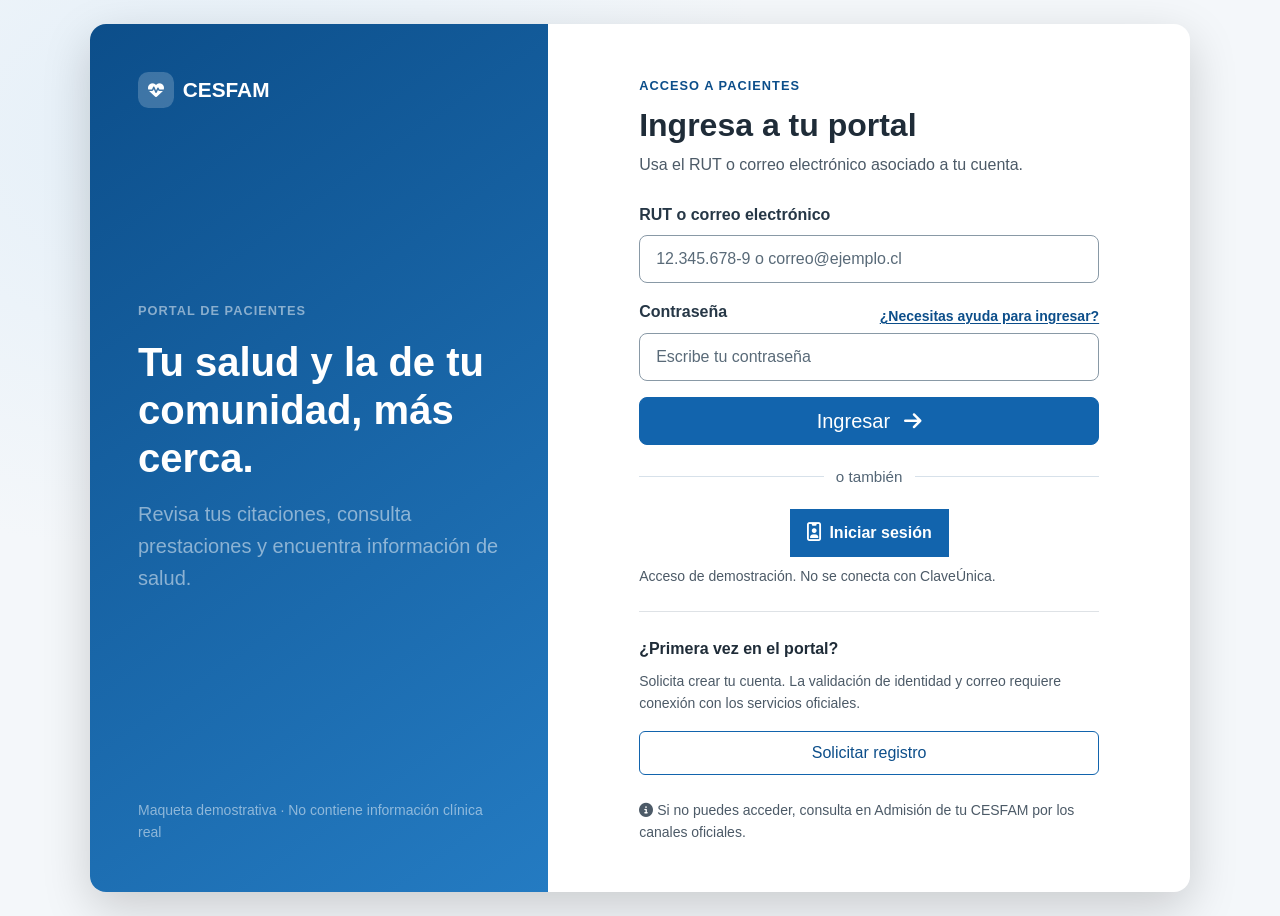
==== index.html @ 377c13dd "Primer Push" ====
<!doctype html>
<html lang="es">
<head>
  <meta charset="utf-8">
  <meta name="viewport" content="width=device-width, initial-scale=1">
  <meta name="theme-color" content="#145b52">
  <title>Portal de pacientes | CESFAM</title>
  <link href="https://cdn.jsdelivr.net/npm/bootstrap@5.3.3/dist/css/bootstrap.min.css" rel="stylesheet">
  <link href="https://cdnjs.cloudflare.com/ajax/libs/font-awesome/6.5.2/css/all.min.css" rel="stylesheet">
  <link href="styles.css" rel="stylesheet">
</head>
<body class="login-page">
  <a class="skip-link" href="#contenido">Saltar al contenido principal</a>
  <main id="contenido" class="container min-vh-100 d-flex align-items-center justify-content-center py-4">
    <div class="login-layout row g-0 overflow-hidden rounded-4 shadow-lg">
      <section class="login-intro col-lg-5 d-none d-lg-flex flex-column justify-content-between p-5 text-white">
        <a class="brand brand-light" href="index.html"><span class="brand-mark"><i class="fa-solid fa-heart-pulse" aria-hidden="true"></i></span> CESFAM <span class="visually-hidden">- inicio</span></a>
        <div>
          <span class="eyebrow text-white-50">PORTAL DE PACIENTES</span>
          <h1 class="display-6 fw-semibold mt-3">Tu salud y la de tu comunidad, más cerca.</h1>
          <p class="lead text-white-50 mt-3">Revisa tus citaciones, consulta prestaciones y encuentra información de salud.</p>
        </div>
        <p class="small text-white-50 mb-0">Maqueta demostrativa · No contiene información clínica real</p>
      </section>

      <section class="login-form-panel col-lg-7 p-4 p-md-5">
        <a class="brand d-lg-none mb-4" href="index.html"><span class="brand-mark"><i class="fa-solid fa-heart-pulse" aria-hidden="true"></i></span> CESFAM</a>
        <div class="mx-auto login-form-content">
          <span class="eyebrow">ACCESO A PACIENTES</span>
          <h2 class="h2 fw-semibold mt-2">Ingresa a tu portal</h2>
          <p class="text-secondary mb-4">Usa el RUT o correo electrónico asociado a tu cuenta.</p>

          <form onsubmit="event.preventDefault(); window.location.href='dashboard.html';">
            <div class="mb-3">
              <label for="identifier" class="form-label">RUT o correo electrónico</label>
              <input type="text" class="form-control form-control-lg" id="identifier" name="identifier" placeholder="12.345.678-9 o correo@ejemplo.cl" autocomplete="username" required>
            </div>
            <div class="mb-3">
              <div class="d-flex justify-content-between align-items-center">
                <label for="password" class="form-label">Contraseña</label>
                <a class="small fw-semibold" href="#recuperar">¿Necesitas ayuda para ingresar?</a>
              </div>
              <input type="password" class="form-control form-control-lg" id="password" name="password" placeholder="Escribe tu contraseña" autocomplete="current-password" required>
            </div>
            <button type="submit" class="btn btn-primary btn-lg w-100">Ingresar <i class="fa-solid fa-arrow-right ms-2" aria-hidden="true"></i></button>
          </form>

          <div class="login-divider" aria-hidden="true"><span>o también</span></div>
          <a class="claveunica-button" href="claveunica.html">
            <i class="fa-regular fa-id-badge" aria-hidden="true"></i>
            <span>Iniciar sesión</span>
          </a>
          <p class="small text-secondary mt-2 mb-0">Acceso de demostración. No se conecta con ClaveÚnica.</p>

          <div class="border-top mt-4 pt-4">
            <p class="mb-2 fw-semibold">¿Primera vez en el portal?</p>
            <p class="small text-secondary mb-3">Solicita crear tu cuenta. La validación de identidad y correo requiere conexión con los servicios oficiales.</p>
            <button class="btn btn-outline-primary w-100" type="button" data-bs-toggle="modal" data-bs-target="#registroModal">Solicitar registro</button>
          </div>
          <p id="recuperar" class="small text-secondary mt-4 mb-0"><i class="fa-solid fa-circle-info me-1" aria-hidden="true"></i>Si no puedes acceder, consulta en Admisión de tu CESFAM por los canales oficiales.</p>
        </div>
      </section>
    </div>
  </main>

  <div class="modal fade" id="registroModal" tabindex="-1" aria-labelledby="registroTitulo" aria-hidden="true">
    <div class="modal-dialog modal-dialog-centered">
      <div class="modal-content">
        <div class="modal-header">
          <div><span class="eyebrow">NUEVA CUENTA</span><h2 class="modal-title h4 fw-semibold mt-1" id="registroTitulo">Solicitar registro</h2></div>
          <button type="button" class="btn-close" data-bs-dismiss="modal" aria-label="Cerrar"></button>
        </div>
        <form onsubmit="event.preventDefault(); document.getElementById('registrationStatus').classList.remove('d-none');">
          <div class="modal-body">
            <div id="registrationStatus" class="alert alert-info d-none" role="status">Esta es una maqueta. Para activar una cuenta real se requiere validación segura de identidad y correo.</div>
            <p class="small text-secondary">Ingresa tus datos de contacto. No escribas información sobre diagnósticos ni tratamientos.</p>
            <div class="mb-3"><label for="registerRut" class="form-label">RUT *</label><input id="registerRut" class="form-control" name="rut" placeholder="12.345.678-9" autocomplete="off" required></div>
            <div class="mb-3"><label for="registerEmail" class="form-label">Correo electrónico *</label><input id="registerEmail" class="form-control" name="email" type="email" placeholder="tu@correo.cl" autocomplete="email" required></div>
          </div>
          <div class="modal-footer"><button type="button" class="btn btn-light" data-bs-dismiss="modal">Cancelar</button><button type="submit" class="btn btn-primary">Continuar</button></div>
        </form>
      </div>
    </div>
  </div>
  <script src="https://cdn.jsdelivr.net/npm/bootstrap@5.3.3/dist/js/bootstrap.bundle.min.js"></script>
</body>
</html>
---- styles.css ----
:root {
  --health-primary: #1264ad;
  --health-primary-dark: #0c4e8a;
  --health-ink: #1f2c38;
  --health-muted: #4c5a67;
  --health-border: #d7e1ea;
  --health-bg: #f4f7fa;
}

html { scroll-behavior: smooth; }

body {
  background: var(--health-bg);
  color: var(--health-ink);
  font-family: Arial, Helvetica, sans-serif;
  font-size: 1rem;
  line-height: 1.6;
}

a { color: var(--health-primary-dark); text-underline-offset: .15em; }
a:hover { color: #083e70; }

.btn-primary {
  --bs-btn-bg: var(--health-primary);
  --bs-btn-border-color: var(--health-primary);
  --bs-btn-color: #fff;
  --bs-btn-hover-bg: var(--health-primary-dark);
  --bs-btn-hover-border-color: var(--health-primary-dark);
  --bs-btn-active-bg: var(--health-primary-dark);
  --bs-btn-active-border-color: var(--health-primary-dark);
}
.btn-outline-primary {
  --bs-btn-color: var(--health-primary-dark);
  --bs-btn-border-color: var(--health-primary);
  --bs-btn-hover-bg: var(--health-primary-dark);
  --bs-btn-hover-border-color: var(--health-primary-dark);
  --bs-btn-hover-color: #fff;
}
.btn-outline-secondary {
  --bs-btn-color: #394a58;
  --bs-btn-border-color: #687986;
  --bs-btn-hover-bg: #394a58;
  --bs-btn-hover-border-color: #394a58;
}
.btn, .form-control, .form-select { min-height: 44px; }
.btn-lg, .form-control-lg, .form-select-lg { min-height: 48px; }

.form-control, .form-select { border-color: #8999a6; color: var(--health-ink); }
.form-control::placeholder { color: #596a78; opacity: 1; }
.form-label { color: #263746; font-size: 1rem; font-weight: 700; }
.form-text, .text-secondary { color: var(--health-muted) !important; }
.form-check-input { border-color: #687986; }
.form-check-input:checked { background-color: var(--health-primary); border-color: var(--health-primary); }

:focus-visible {
  outline: 3px solid #e08b00 !important;
  outline-offset: 3px;
  box-shadow: none !important;
}

.skip-link {
  background: #fff;
  border: 2px solid var(--health-primary);
  border-radius: .25rem;
  left: .75rem;
  padding: .6rem 1rem;
  position: absolute;
  top: .75rem;
  transform: translateY(-160%);
  z-index: 2000;
}
.skip-link:focus { transform: translateY(0); }

.navbar { z-index: 1020; }
.navbar .nav-link { color: #394a58; font-size: 1rem; font-weight: 600; padding-inline: .85rem !important; }
.navbar .nav-link.active, .navbar .nav-link:hover { color: var(--health-primary-dark); text-decoration: underline; }

.brand {
  align-items: center;
  color: var(--health-ink);
  display: inline-flex;
  font-size: 1.3rem;
  font-weight: 750;
  gap: .55rem;
  text-decoration: none;
}
.brand:hover { color: var(--health-ink); }
.brand-mark {
  align-items: center;
  background: var(--health-primary);
  border-radius: .65rem;
  color: white;
  display: inline-flex;
  font-size: 1rem;
  height: 2.25rem;
  justify-content: center;
  width: 2.25rem;
}
.eyebrow { color: var(--health-primary-dark); font-size: .8rem; font-weight: 800; letter-spacing: .08em; }
.avatar, .profile-avatar {
  align-items: center;
  background: #e4eff8;
  border: 1px solid #b9d1e5;
  border-radius: 50%;
  color: #104b7e;
  display: inline-flex;
  font-size: .9rem;
  font-weight: 700;
  height: 2.5rem;
  justify-content: center;
  width: 2.5rem;
}
.profile-avatar { font-size: 1.5rem; height: 6rem; width: 6rem; }
.card { border: 1px solid var(--health-border); }
.dashboard-card, .metric-card, .resource-card { border-radius: .9rem; box-shadow: 0 .15rem .65rem rgba(29, 41, 38, .05); }
.metric-card .card-body, .resource-card .card-body { padding: 1.4rem; }
.metric-icon, .contact-icon, .contact-method-icon {
  align-items: center;
  border-radius: .75rem;
  display: inline-flex;
  flex: 0 0 auto;
  height: 2.8rem;
  justify-content: center;
  width: 2.8rem;
}
.icon-purple { background: #e7e8f7; color: #313e77; }
.icon-blue { background: #e3f0f7; color: #164b69; }
.icon-orange { background: #f7ead8; color: #77420a; }
.icon-green { background: #e3f0f7; color: #164b69; }
.contact-aside { background: linear-gradient(155deg, #e7f1fa 0%, #f5f8fb 60%, #edf4fa 100%); border: 1px solid #bdd2e5; }
.contact-icon { background: #dcebf7; color: var(--health-primary-dark); font-size: 1.25rem; height: 3.25rem; width: 3.25rem; }
.contact-method-icon { background: white; border: 1px solid var(--health-border); color: var(--health-primary-dark); height: 2.7rem; width: 2.7rem; }
.contact-note { background: #fff; border: 1px solid var(--health-border); color: #263746; }
.notice-card { background: #fff; border: 1px solid var(--health-border); }
.welcome-panel { background: #e5f0f9; border: 1px solid #c4d9eb; }
.site-footer { background: #e8eff5; border-top: 1px solid var(--health-border); color: #263746; }
.search-form { max-width: 100%; width: min(100%, 28rem); }
.search-form .form-control { min-width: 8rem; }

.login-page { background: radial-gradient(ellipse at 15% 15%, #e4eff8 0, transparent 38%), #f4f7fa; }
.login-layout { background: white; max-width: 1100px; min-height: 600px; width: 100%; }
.login-intro { background: linear-gradient(145deg, #0c4e8a, #247bc2); }
.brand-light, .brand-light:hover { color: white; }
.brand-light .brand-mark { background: rgba(255,255,255,.2); }
.login-form-panel { align-items: center; display: flex; }
.login-form-content { max-width: 460px; width: 100%; }
.login-form-content .form-control { font-size: 1rem; }
.login-divider {
  align-items: center;
  color: #536575;
  display: flex;
  font-size: .95rem;
  gap: .75rem;
  margin: 1.25rem 0;
}
.login-divider::before, .login-divider::after { background: var(--health-border); content: ""; flex: 1; height: 1px; }
.claveunica-button {
  align-items: center;
  background: var(--health-primary);
  border: 1px solid var(--health-primary);
  color: #fff;
  display: flex;
  font-size: 1rem;
  font-weight: 700;
  gap: .55rem;
  justify-content: center;
  margin: 0 auto;
  min-height: 48px;
  padding: .6rem 1rem;
  text-decoration: none;
  width: fit-content;
}
.claveunica-button:hover { background: var(--health-primary-dark); border-color: var(--health-primary-dark); color: #fff; }
.claveunica-button:focus-visible { outline-offset: 4px; }
.claveunica-button i { font-size: 1.2rem; }

.clave-page { background: #f0f2f4; }
.clave-card {
  background: #fff;
  border: 1px solid #444;
  max-width: 570px;
  padding: 0 2rem 1.5rem;
  width: 100%;
}
.chile-stripe { display: flex; height: 8px; margin-left: 0; width: 168px; }
.chile-stripe span:first-child { background: #0965ae; flex: 0 0 37%; }
.chile-stripe span:last-child { background: #e33d4b; flex: 0 0 63%; }
.clave-header { align-items: center; display: flex; justify-content: space-between; min-height: 76px; }
.clave-wordmark { align-items: center; color: #0766b3; display: inline-flex; font-size: 1.5rem; gap: .3rem; text-decoration: none; }
.clave-wordmark:hover { color: #064d88; }
.clave-wordmark-light { color: #748cac; }
.clave-symbol { align-items: center; display: inline-flex; font-size: 1.55rem; justify-content: center; }
.accessibility-tools { display: flex; gap: .4rem; }
.accessibility-button {
  align-items: center;
  background: #fff;
  border: 1px solid #444;
  color: #222;
  display: inline-flex;
  font-weight: 700;
  height: 40px;
  justify-content: center;
  min-width: 40px;
}
.accessibility-button.text-sm { font-size: .75rem; }
.accessibility-button.text-lg { font-size: 1.05rem; }
.clave-content { font-size: calc(1rem * var(--clave-text-scale, 1)); padding: 1.15rem 0 0; }
.clave-content h1 {
  color: #555;
  font-family: Georgia, "Times New Roman", serif;
  font-size: calc(2rem * var(--clave-text-scale, 1));
  font-weight: 700;
  line-height: 1.2;
  margin: 1.05rem 0 1.75rem;
  text-align: center;
}
.demo-alert { background: #eef6fc; border-left: 4px solid #125a9c; color: #183c59; font-size: .9rem; padding: .7rem .8rem; }
.clave-input {
  border: 1px solid #444;
  border-radius: 0 !important;
  font-size: calc(1rem * var(--clave-text-scale, 1));
  min-height: 49px;
}
.clave-input::placeholder { color: #596875; }
.clave-eye {
  background: #83b3e5;
  border: 1px solid #83b3e5;
  border-radius: 0;
  color: #fff;
  min-width: 48px;
}
.clave-eye:hover { background: #276cae; border-color: #276cae; color: #fff; }
.clave-help-links { align-items: flex-start; display: flex; flex-direction: column; gap: .7rem; }
.link-button { background: transparent; border: 0; color: #075fb0; padding: 0; text-align: left; text-decoration: underline; text-underline-offset: .15em; }
.link-button:hover { color: #063e74; }
.clave-submit {
  background: #83b3e5;
  border: 1px solid #83b3e5;
  border-radius: 0;
  color: #fff;
  font-size: calc(1.2rem * var(--clave-text-scale, 1));
  min-height: 58px;
  text-decoration: underline;
}
.clave-submit:hover, .clave-submit:focus { background: #276cae; border-color: #276cae; color: #fff; }
.help-button { color: #555; }
.clave-footer { border-top: 1px solid #e0e0e0; margin-top: 1.4rem; padding-top: 1rem; text-align: center; }
.clave-footer a { font-size: .95rem; }
.high-contrast .clave-card { background: #000; border-color: #000; color: #fff; }
.high-contrast .clave-content h1, .high-contrast .help-button { color: #fff; }
.high-contrast .clave-wordmark, .high-contrast .link-button, .high-contrast .clave-footer a { color: #9dcaff; }
.high-contrast .clave-wordmark-light { color: #d7e8ff; }
.high-contrast .accessibility-button { background: #000; border-color: #fff; color: #fff; }
.high-contrast .clave-input { background: #000; border-color: #fff; color: #fff; }
.high-contrast .clave-input::placeholder { color: #eee; }
.high-contrast .demo-alert { background: #222; border-color: #ff0; color: #ff0; }
.high-contrast .clave-footer { border-color: #fff; }

@media (max-width: 575.98px) {
  .metric-card .card-body, .resource-card .card-body { padding: 1.15rem; }
  .login-layout { min-height: 0; }
  .clave-card { padding: 0 1rem 1rem; }
  .clave-wordmark { font-size: 1.2rem; }
  .accessibility-tools { gap: .25rem; }
  .accessibility-button { height: 38px; min-width: 36px; }
  .clave-content h1 { font-size: calc(1.6rem * var(--clave-text-scale, 1)); }
}

@media (prefers-reduced-motion: reduce) {
  html { scroll-behavior: auto; }
  *, *::before, *::after { animation-duration: .01ms !important; animation-iteration-count: 1 !important; transition-duration: .01ms !important; }
}

@media print {
  .navbar, .site-footer, .btn, form, .skip-link { display: none !important; }
  body { background: #fff; color: #000; font-size: 12pt; }
  a { color: #000; }
  .card, .notice-card { box-shadow: none; break-inside: avoid; }
}
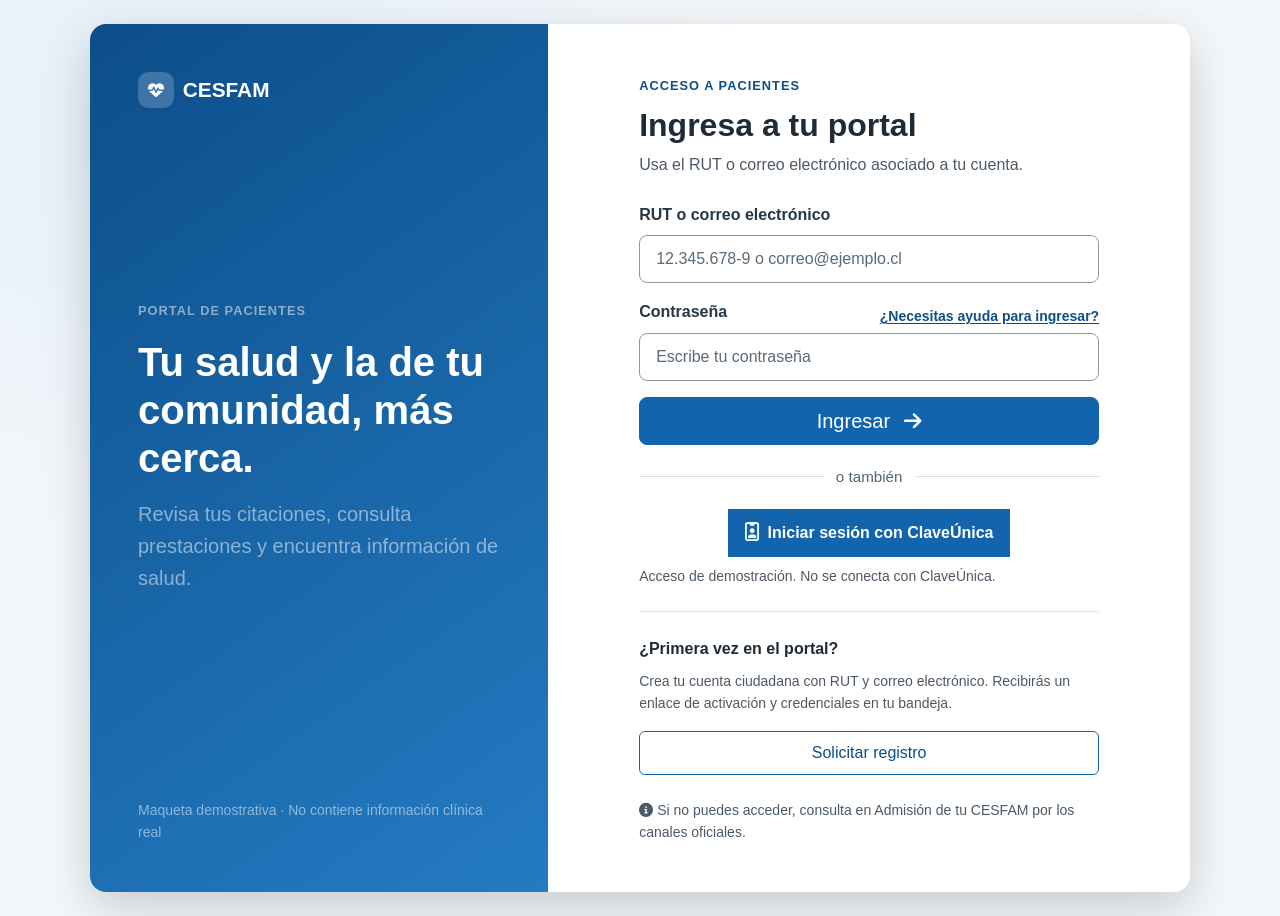
==== commit dd22d40e: "v3" ====
--- a/index.html
+++ b/index.html
@@ -1,87 +1,87 @@
-<!doctype html>
-<html lang="es">
-<head>
-  <meta charset="utf-8">
-  <meta name="viewport" content="width=device-width, initial-scale=1">
-  <meta name="theme-color" content="#145b52">
-  <title>Portal de pacientes | CESFAM</title>
-  <link href="https://cdn.jsdelivr.net/npm/bootstrap@5.3.3/dist/css/bootstrap.min.css" rel="stylesheet">
-  <link href="https://cdnjs.cloudflare.com/ajax/libs/font-awesome/6.5.2/css/all.min.css" rel="stylesheet">
-  <link href="styles.css" rel="stylesheet">
-</head>
-<body class="login-page">
-  <a class="skip-link" href="#contenido">Saltar al contenido principal</a>
-  <main id="contenido" class="container min-vh-100 d-flex align-items-center justify-content-center py-4">
-    <div class="login-layout row g-0 overflow-hidden rounded-4 shadow-lg">
-      <section class="login-intro col-lg-5 d-none d-lg-flex flex-column justify-content-between p-5 text-white">
-        <a class="brand brand-light" href="index.html"><span class="brand-mark"><i class="fa-solid fa-heart-pulse" aria-hidden="true"></i></span> CESFAM <span class="visually-hidden">- inicio</span></a>
-        <div>
-          <span class="eyebrow text-white-50">PORTAL DE PACIENTES</span>
-          <h1 class="display-6 fw-semibold mt-3">Tu salud y la de tu comunidad, más cerca.</h1>
-          <p class="lead text-white-50 mt-3">Revisa tus citaciones, consulta prestaciones y encuentra información de salud.</p>
-        </div>
-        <p class="small text-white-50 mb-0">Maqueta demostrativa · No contiene información clínica real</p>
-      </section>
-
-      <section class="login-form-panel col-lg-7 p-4 p-md-5">
-        <a class="brand d-lg-none mb-4" href="index.html"><span class="brand-mark"><i class="fa-solid fa-heart-pulse" aria-hidden="true"></i></span> CESFAM</a>
-        <div class="mx-auto login-form-content">
-          <span class="eyebrow">ACCESO A PACIENTES</span>
-          <h2 class="h2 fw-semibold mt-2">Ingresa a tu portal</h2>
-          <p class="text-secondary mb-4">Usa el RUT o correo electrónico asociado a tu cuenta.</p>
-
-          <form onsubmit="event.preventDefault(); window.location.href='dashboard.html';">
-            <div class="mb-3">
-              <label for="identifier" class="form-label">RUT o correo electrónico</label>
-              <input type="text" class="form-control form-control-lg" id="identifier" name="identifier" placeholder="12.345.678-9 o correo@ejemplo.cl" autocomplete="username" required>
-            </div>
-            <div class="mb-3">
-              <div class="d-flex justify-content-between align-items-center">
-                <label for="password" class="form-label">Contraseña</label>
-                <a class="small fw-semibold" href="#recuperar">¿Necesitas ayuda para ingresar?</a>
-              </div>
-              <input type="password" class="form-control form-control-lg" id="password" name="password" placeholder="Escribe tu contraseña" autocomplete="current-password" required>
-            </div>
-            <button type="submit" class="btn btn-primary btn-lg w-100">Ingresar <i class="fa-solid fa-arrow-right ms-2" aria-hidden="true"></i></button>
-          </form>
-
-          <div class="login-divider" aria-hidden="true"><span>o también</span></div>
-          <a class="claveunica-button" href="claveunica.html">
-            <i class="fa-regular fa-id-badge" aria-hidden="true"></i>
-            <span>Iniciar sesión</span>
-          </a>
-          <p class="small text-secondary mt-2 mb-0">Acceso de demostración. No se conecta con ClaveÚnica.</p>
-
-          <div class="border-top mt-4 pt-4">
-            <p class="mb-2 fw-semibold">¿Primera vez en el portal?</p>
-            <p class="small text-secondary mb-3">Solicita crear tu cuenta. La validación de identidad y correo requiere conexión con los servicios oficiales.</p>
-            <button class="btn btn-outline-primary w-100" type="button" data-bs-toggle="modal" data-bs-target="#registroModal">Solicitar registro</button>
-          </div>
-          <p id="recuperar" class="small text-secondary mt-4 mb-0"><i class="fa-solid fa-circle-info me-1" aria-hidden="true"></i>Si no puedes acceder, consulta en Admisión de tu CESFAM por los canales oficiales.</p>
-        </div>
-      </section>
-    </div>
-  </main>
-
-  <div class="modal fade" id="registroModal" tabindex="-1" aria-labelledby="registroTitulo" aria-hidden="true">
-    <div class="modal-dialog modal-dialog-centered">
-      <div class="modal-content">
-        <div class="modal-header">
-          <div><span class="eyebrow">NUEVA CUENTA</span><h2 class="modal-title h4 fw-semibold mt-1" id="registroTitulo">Solicitar registro</h2></div>
-          <button type="button" class="btn-close" data-bs-dismiss="modal" aria-label="Cerrar"></button>
-        </div>
-        <form onsubmit="event.preventDefault(); document.getElementById('registrationStatus').classList.remove('d-none');">
-          <div class="modal-body">
-            <div id="registrationStatus" class="alert alert-info d-none" role="status">Esta es una maqueta. Para activar una cuenta real se requiere validación segura de identidad y correo.</div>
-            <p class="small text-secondary">Ingresa tus datos de contacto. No escribas información sobre diagnósticos ni tratamientos.</p>
-            <div class="mb-3"><label for="registerRut" class="form-label">RUT *</label><input id="registerRut" class="form-control" name="rut" placeholder="12.345.678-9" autocomplete="off" required></div>
-            <div class="mb-3"><label for="registerEmail" class="form-label">Correo electrónico *</label><input id="registerEmail" class="form-control" name="email" type="email" placeholder="tu@correo.cl" autocomplete="email" required></div>
-          </div>
-          <div class="modal-footer"><button type="button" class="btn btn-light" data-bs-dismiss="modal">Cancelar</button><button type="submit" class="btn btn-primary">Continuar</button></div>
-        </form>
-      </div>
-    </div>
-  </div>
-  <script src="https://cdn.jsdelivr.net/npm/bootstrap@5.3.3/dist/js/bootstrap.bundle.min.js"></script>
-</body>
-</html>
+<!doctype html>
+<html lang="es">
+<head>
+  <meta charset="utf-8">
+  <meta name="viewport" content="width=device-width, initial-scale=1">
+  <meta name="theme-color" content="#1264ad">
+  <title>Portal de pacientes | CESFAM</title>
+  <link href="https://cdn.jsdelivr.net/npm/bootstrap@5.3.3/dist/css/bootstrap.min.css" rel="stylesheet">
+  <link href="https://cdnjs.cloudflare.com/ajax/libs/font-awesome/6.5.2/css/all.min.css" rel="stylesheet">
+  <link href="styles.css" rel="stylesheet">
+</head>
+<body class="login-page">
+  <a class="skip-link" href="#contenido">Saltar al contenido principal</a>
+  <main id="contenido" class="container min-vh-100 d-flex align-items-center justify-content-center py-4">
+    <div class="login-layout row g-0 overflow-hidden rounded-4 shadow-lg">
+      <section class="login-intro col-lg-5 d-none d-lg-flex flex-column justify-content-between p-5 text-white">
+        <a class="brand brand-light" href="index.html"><span class="brand-mark"><i class="fa-solid fa-heart-pulse" aria-hidden="true"></i></span> CESFAM <span class="visually-hidden">- inicio</span></a>
+        <div>
+          <span class="eyebrow text-white-50">PORTAL DE PACIENTES</span>
+          <h1 class="display-6 fw-semibold mt-3">Tu salud y la de tu comunidad, más cerca.</h1>
+          <p class="lead text-white-50 mt-3">Revisa tus citaciones, consulta prestaciones y encuentra información de salud.</p>
+        </div>
+        <p class="small text-white-50 mb-0">Maqueta demostrativa · No contiene información clínica real</p>
+      </section>
+
+      <section class="login-form-panel col-lg-7 p-4 p-md-5">
+        <a class="brand d-lg-none mb-4" href="index.html"><span class="brand-mark"><i class="fa-solid fa-heart-pulse" aria-hidden="true"></i></span> CESFAM</a>
+        <div class="mx-auto login-form-content">
+          <span class="eyebrow">ACCESO A PACIENTES</span>
+          <h2 class="h2 fw-semibold mt-2">Ingresa a tu portal</h2>
+          <p class="text-secondary mb-4">Usa el RUT o correo electrónico asociado a tu cuenta.</p>
+
+          <form onsubmit="event.preventDefault(); window.location.href='dashboard.html';">
+            <div class="mb-3">
+              <label for="identifier" class="form-label">RUT o correo electrónico</label>
+              <input type="text" class="form-control form-control-lg" id="identifier" name="identifier" placeholder="12.345.678-9 o correo@ejemplo.cl" autocomplete="username" required>
+            </div>
+            <div class="mb-3">
+              <div class="d-flex justify-content-between align-items-center">
+                <label for="password" class="form-label">Contraseña</label>
+                <a class="small fw-semibold" href="#recuperar">¿Necesitas ayuda para ingresar?</a>
+              </div>
+              <input type="password" class="form-control form-control-lg" id="password" name="password" placeholder="Escribe tu contraseña" autocomplete="current-password" required>
+            </div>
+            <button type="submit" class="btn btn-primary btn-lg w-100">Ingresar <i class="fa-solid fa-arrow-right ms-2" aria-hidden="true"></i></button>
+          </form>
+
+          <div class="login-divider" aria-hidden="true"><span>o también</span></div>
+          <a class="claveunica-button" href="claveunica.html">
+            <i class="fa-regular fa-id-badge" aria-hidden="true"></i>
+            <span>Iniciar sesión con ClaveÚnica</span>
+          </a>
+          <p class="small text-secondary mt-2 mb-0">Acceso de demostración. No se conecta con ClaveÚnica.</p>
+
+          <div class="border-top mt-4 pt-4">
+            <p class="mb-2 fw-semibold">¿Primera vez en el portal?</p>
+            <p class="small text-secondary mb-3">Crea tu cuenta ciudadana con RUT y correo electrónico. Recibirás un enlace de activación y credenciales en tu bandeja.</p>
+            <button class="btn btn-outline-primary w-100" type="button" data-bs-toggle="modal" data-bs-target="#registroModal">Solicitar registro</button>
+          </div>
+          <p id="recuperar" class="small text-secondary mt-4 mb-0"><i class="fa-solid fa-circle-info me-1" aria-hidden="true"></i>Si no puedes acceder, consulta en Admisión de tu CESFAM por los canales oficiales.</p>
+        </div>
+      </section>
+    </div>
+  </main>
+
+  <div class="modal fade" id="registroModal" tabindex="-1" aria-labelledby="registroTitulo" aria-hidden="true">
+    <div class="modal-dialog modal-dialog-centered">
+      <div class="modal-content">
+        <div class="modal-header">
+          <div><span class="eyebrow">NUEVA CUENTA</span><h2 class="modal-title h4 fw-semibold mt-1" id="registroTitulo">Solicitar registro</h2></div>
+          <button type="button" class="btn-close" data-bs-dismiss="modal" aria-label="Cerrar"></button>
+        </div>
+        <form onsubmit="event.preventDefault(); document.getElementById('registrationStatus').classList.remove('d-none');">
+          <div class="modal-body">
+            <p id="registrationStatus" class="form-feedback d-none" role="status">Registro simulado: en producción se envía un correo con enlace de activación y credenciales para validar tu cuenta.</p>
+            <p class="small text-secondary">Ingresa tu RUT y correo electrónico. No escribas información sobre diagnósticos ni tratamientos.</p>
+            <div class="mb-3"><label for="registerRut" class="form-label">RUT *</label><input id="registerRut" class="form-control" name="rut" placeholder="12.345.678-9" autocomplete="off" required></div>
+            <div class="mb-3"><label for="registerEmail" class="form-label">Correo electrónico *</label><input id="registerEmail" class="form-control" name="email" type="email" placeholder="tu@correo.cl" autocomplete="email" required></div>
+          </div>
+          <div class="modal-footer"><button type="button" class="btn btn-light" data-bs-dismiss="modal">Cancelar</button><button type="submit" class="btn btn-primary">Continuar</button></div>
+        </form>
+      </div>
+    </div>
+  </div>
+  <script src="https://cdn.jsdelivr.net/npm/bootstrap@5.3.3/dist/js/bootstrap.bundle.min.js"></script>
+</body>
+</html>
--- a/styles.css
+++ b/styles.css
@@ -1,279 +1,308 @@
-:root {
-  --health-primary: #1264ad;
-  --health-primary-dark: #0c4e8a;
-  --health-ink: #1f2c38;
-  --health-muted: #4c5a67;
-  --health-border: #d7e1ea;
-  --health-bg: #f4f7fa;
-}
-
-html { scroll-behavior: smooth; }
-
-body {
-  background: var(--health-bg);
-  color: var(--health-ink);
-  font-family: Arial, Helvetica, sans-serif;
-  font-size: 1rem;
-  line-height: 1.6;
-}
-
-a { color: var(--health-primary-dark); text-underline-offset: .15em; }
-a:hover { color: #083e70; }
-
-.btn-primary {
-  --bs-btn-bg: var(--health-primary);
-  --bs-btn-border-color: var(--health-primary);
-  --bs-btn-color: #fff;
-  --bs-btn-hover-bg: var(--health-primary-dark);
-  --bs-btn-hover-border-color: var(--health-primary-dark);
-  --bs-btn-active-bg: var(--health-primary-dark);
-  --bs-btn-active-border-color: var(--health-primary-dark);
-}
-.btn-outline-primary {
-  --bs-btn-color: var(--health-primary-dark);
-  --bs-btn-border-color: var(--health-primary);
-  --bs-btn-hover-bg: var(--health-primary-dark);
-  --bs-btn-hover-border-color: var(--health-primary-dark);
-  --bs-btn-hover-color: #fff;
-}
-.btn-outline-secondary {
-  --bs-btn-color: #394a58;
-  --bs-btn-border-color: #687986;
-  --bs-btn-hover-bg: #394a58;
-  --bs-btn-hover-border-color: #394a58;
-}
-.btn, .form-control, .form-select { min-height: 44px; }
-.btn-lg, .form-control-lg, .form-select-lg { min-height: 48px; }
-
-.form-control, .form-select { border-color: #8999a6; color: var(--health-ink); }
-.form-control::placeholder { color: #596a78; opacity: 1; }
-.form-label { color: #263746; font-size: 1rem; font-weight: 700; }
-.form-text, .text-secondary { color: var(--health-muted) !important; }
-.form-check-input { border-color: #687986; }
-.form-check-input:checked { background-color: var(--health-primary); border-color: var(--health-primary); }
-
-:focus-visible {
-  outline: 3px solid #e08b00 !important;
-  outline-offset: 3px;
-  box-shadow: none !important;
-}
-
-.skip-link {
-  background: #fff;
-  border: 2px solid var(--health-primary);
-  border-radius: .25rem;
-  left: .75rem;
-  padding: .6rem 1rem;
-  position: absolute;
-  top: .75rem;
-  transform: translateY(-160%);
-  z-index: 2000;
-}
-.skip-link:focus { transform: translateY(0); }
-
-.navbar { z-index: 1020; }
-.navbar .nav-link { color: #394a58; font-size: 1rem; font-weight: 600; padding-inline: .85rem !important; }
-.navbar .nav-link.active, .navbar .nav-link:hover { color: var(--health-primary-dark); text-decoration: underline; }
-
-.brand {
-  align-items: center;
-  color: var(--health-ink);
-  display: inline-flex;
-  font-size: 1.3rem;
-  font-weight: 750;
-  gap: .55rem;
-  text-decoration: none;
-}
-.brand:hover { color: var(--health-ink); }
-.brand-mark {
-  align-items: center;
-  background: var(--health-primary);
-  border-radius: .65rem;
-  color: white;
-  display: inline-flex;
-  font-size: 1rem;
-  height: 2.25rem;
-  justify-content: center;
-  width: 2.25rem;
-}
-.eyebrow { color: var(--health-primary-dark); font-size: .8rem; font-weight: 800; letter-spacing: .08em; }
-.avatar, .profile-avatar {
-  align-items: center;
-  background: #e4eff8;
-  border: 1px solid #b9d1e5;
-  border-radius: 50%;
-  color: #104b7e;
-  display: inline-flex;
-  font-size: .9rem;
-  font-weight: 700;
-  height: 2.5rem;
-  justify-content: center;
-  width: 2.5rem;
-}
-.profile-avatar { font-size: 1.5rem; height: 6rem; width: 6rem; }
-.card { border: 1px solid var(--health-border); }
-.dashboard-card, .metric-card, .resource-card { border-radius: .9rem; box-shadow: 0 .15rem .65rem rgba(29, 41, 38, .05); }
-.metric-card .card-body, .resource-card .card-body { padding: 1.4rem; }
-.metric-icon, .contact-icon, .contact-method-icon {
-  align-items: center;
-  border-radius: .75rem;
-  display: inline-flex;
-  flex: 0 0 auto;
-  height: 2.8rem;
-  justify-content: center;
-  width: 2.8rem;
-}
-.icon-purple { background: #e7e8f7; color: #313e77; }
-.icon-blue { background: #e3f0f7; color: #164b69; }
-.icon-orange { background: #f7ead8; color: #77420a; }
-.icon-green { background: #e3f0f7; color: #164b69; }
-.contact-aside { background: linear-gradient(155deg, #e7f1fa 0%, #f5f8fb 60%, #edf4fa 100%); border: 1px solid #bdd2e5; }
-.contact-icon { background: #dcebf7; color: var(--health-primary-dark); font-size: 1.25rem; height: 3.25rem; width: 3.25rem; }
-.contact-method-icon { background: white; border: 1px solid var(--health-border); color: var(--health-primary-dark); height: 2.7rem; width: 2.7rem; }
-.contact-note { background: #fff; border: 1px solid var(--health-border); color: #263746; }
-.notice-card { background: #fff; border: 1px solid var(--health-border); }
-.welcome-panel { background: #e5f0f9; border: 1px solid #c4d9eb; }
-.site-footer { background: #e8eff5; border-top: 1px solid var(--health-border); color: #263746; }
-.search-form { max-width: 100%; width: min(100%, 28rem); }
-.search-form .form-control { min-width: 8rem; }
-
-.login-page { background: radial-gradient(ellipse at 15% 15%, #e4eff8 0, transparent 38%), #f4f7fa; }
-.login-layout { background: white; max-width: 1100px; min-height: 600px; width: 100%; }
-.login-intro { background: linear-gradient(145deg, #0c4e8a, #247bc2); }
-.brand-light, .brand-light:hover { color: white; }
-.brand-light .brand-mark { background: rgba(255,255,255,.2); }
-.login-form-panel { align-items: center; display: flex; }
-.login-form-content { max-width: 460px; width: 100%; }
-.login-form-content .form-control { font-size: 1rem; }
-.login-divider {
-  align-items: center;
-  color: #536575;
-  display: flex;
-  font-size: .95rem;
-  gap: .75rem;
-  margin: 1.25rem 0;
-}
-.login-divider::before, .login-divider::after { background: var(--health-border); content: ""; flex: 1; height: 1px; }
-.claveunica-button {
-  align-items: center;
-  background: var(--health-primary);
-  border: 1px solid var(--health-primary);
-  color: #fff;
-  display: flex;
-  font-size: 1rem;
-  font-weight: 700;
-  gap: .55rem;
-  justify-content: center;
-  margin: 0 auto;
-  min-height: 48px;
-  padding: .6rem 1rem;
-  text-decoration: none;
-  width: fit-content;
-}
-.claveunica-button:hover { background: var(--health-primary-dark); border-color: var(--health-primary-dark); color: #fff; }
-.claveunica-button:focus-visible { outline-offset: 4px; }
-.claveunica-button i { font-size: 1.2rem; }
-
-.clave-page { background: #f0f2f4; }
-.clave-card {
-  background: #fff;
-  border: 1px solid #444;
-  max-width: 570px;
-  padding: 0 2rem 1.5rem;
-  width: 100%;
-}
-.chile-stripe { display: flex; height: 8px; margin-left: 0; width: 168px; }
-.chile-stripe span:first-child { background: #0965ae; flex: 0 0 37%; }
-.chile-stripe span:last-child { background: #e33d4b; flex: 0 0 63%; }
-.clave-header { align-items: center; display: flex; justify-content: space-between; min-height: 76px; }
-.clave-wordmark { align-items: center; color: #0766b3; display: inline-flex; font-size: 1.5rem; gap: .3rem; text-decoration: none; }
-.clave-wordmark:hover { color: #064d88; }
-.clave-wordmark-light { color: #748cac; }
-.clave-symbol { align-items: center; display: inline-flex; font-size: 1.55rem; justify-content: center; }
-.accessibility-tools { display: flex; gap: .4rem; }
-.accessibility-button {
-  align-items: center;
-  background: #fff;
-  border: 1px solid #444;
-  color: #222;
-  display: inline-flex;
-  font-weight: 700;
-  height: 40px;
-  justify-content: center;
-  min-width: 40px;
-}
-.accessibility-button.text-sm { font-size: .75rem; }
-.accessibility-button.text-lg { font-size: 1.05rem; }
-.clave-content { font-size: calc(1rem * var(--clave-text-scale, 1)); padding: 1.15rem 0 0; }
-.clave-content h1 {
-  color: #555;
-  font-family: Georgia, "Times New Roman", serif;
-  font-size: calc(2rem * var(--clave-text-scale, 1));
-  font-weight: 700;
-  line-height: 1.2;
-  margin: 1.05rem 0 1.75rem;
-  text-align: center;
-}
-.demo-alert { background: #eef6fc; border-left: 4px solid #125a9c; color: #183c59; font-size: .9rem; padding: .7rem .8rem; }
-.clave-input {
-  border: 1px solid #444;
-  border-radius: 0 !important;
-  font-size: calc(1rem * var(--clave-text-scale, 1));
-  min-height: 49px;
-}
-.clave-input::placeholder { color: #596875; }
-.clave-eye {
-  background: #83b3e5;
-  border: 1px solid #83b3e5;
-  border-radius: 0;
-  color: #fff;
-  min-width: 48px;
-}
-.clave-eye:hover { background: #276cae; border-color: #276cae; color: #fff; }
-.clave-help-links { align-items: flex-start; display: flex; flex-direction: column; gap: .7rem; }
-.link-button { background: transparent; border: 0; color: #075fb0; padding: 0; text-align: left; text-decoration: underline; text-underline-offset: .15em; }
-.link-button:hover { color: #063e74; }
-.clave-submit {
-  background: #83b3e5;
-  border: 1px solid #83b3e5;
-  border-radius: 0;
-  color: #fff;
-  font-size: calc(1.2rem * var(--clave-text-scale, 1));
-  min-height: 58px;
-  text-decoration: underline;
-}
-.clave-submit:hover, .clave-submit:focus { background: #276cae; border-color: #276cae; color: #fff; }
-.help-button { color: #555; }
-.clave-footer { border-top: 1px solid #e0e0e0; margin-top: 1.4rem; padding-top: 1rem; text-align: center; }
-.clave-footer a { font-size: .95rem; }
-.high-contrast .clave-card { background: #000; border-color: #000; color: #fff; }
-.high-contrast .clave-content h1, .high-contrast .help-button { color: #fff; }
-.high-contrast .clave-wordmark, .high-contrast .link-button, .high-contrast .clave-footer a { color: #9dcaff; }
-.high-contrast .clave-wordmark-light { color: #d7e8ff; }
-.high-contrast .accessibility-button { background: #000; border-color: #fff; color: #fff; }
-.high-contrast .clave-input { background: #000; border-color: #fff; color: #fff; }
-.high-contrast .clave-input::placeholder { color: #eee; }
-.high-contrast .demo-alert { background: #222; border-color: #ff0; color: #ff0; }
-.high-contrast .clave-footer { border-color: #fff; }
-
-@media (max-width: 575.98px) {
-  .metric-card .card-body, .resource-card .card-body { padding: 1.15rem; }
-  .login-layout { min-height: 0; }
-  .clave-card { padding: 0 1rem 1rem; }
-  .clave-wordmark { font-size: 1.2rem; }
-  .accessibility-tools { gap: .25rem; }
-  .accessibility-button { height: 38px; min-width: 36px; }
-  .clave-content h1 { font-size: calc(1.6rem * var(--clave-text-scale, 1)); }
-}
-
-@media (prefers-reduced-motion: reduce) {
-  html { scroll-behavior: auto; }
-  *, *::before, *::after { animation-duration: .01ms !important; animation-iteration-count: 1 !important; transition-duration: .01ms !important; }
-}
-
-@media print {
-  .navbar, .site-footer, .btn, form, .skip-link { display: none !important; }
-  body { background: #fff; color: #000; font-size: 12pt; }
-  a { color: #000; }
-  .card, .notice-card { box-shadow: none; break-inside: avoid; }
-}
+:root {
+  --health-primary: #1264ad;
+  --health-primary-dark: #0c4e8a;
+  --health-ink: #1f2c38;
+  --health-muted: #4c5a67;
+  --health-border: #d7e1ea;
+  --health-bg: #f4f7fa;
+}
+
+html { scroll-behavior: smooth; }
+
+body {
+  background: var(--health-bg);
+  color: var(--health-ink);
+  font-family: Arial, Helvetica, sans-serif;
+  font-size: 1rem;
+  line-height: 1.6;
+}
+
+a { color: var(--health-primary-dark); text-underline-offset: .15em; }
+a:hover { color: #083e70; }
+
+.btn-primary {
+  --bs-btn-bg: var(--health-primary);
+  --bs-btn-border-color: var(--health-primary);
+  --bs-btn-color: #fff;
+  --bs-btn-hover-bg: var(--health-primary-dark);
+  --bs-btn-hover-border-color: var(--health-primary-dark);
+  --bs-btn-active-bg: var(--health-primary-dark);
+  --bs-btn-active-border-color: var(--health-primary-dark);
+}
+.btn-outline-primary {
+  --bs-btn-color: var(--health-primary-dark);
+  --bs-btn-border-color: var(--health-primary);
+  --bs-btn-hover-bg: var(--health-primary-dark);
+  --bs-btn-hover-border-color: var(--health-primary-dark);
+  --bs-btn-hover-color: #fff;
+}
+.btn-outline-secondary {
+  --bs-btn-color: #394a58;
+  --bs-btn-border-color: #687986;
+  --bs-btn-hover-bg: #394a58;
+  --bs-btn-hover-border-color: #394a58;
+}
+.btn, .form-control, .form-select { min-height: 44px; }
+.btn-lg, .form-control-lg, .form-select-lg { min-height: 48px; }
+
+.form-control, .form-select { border-color: #8999a6; color: var(--health-ink); }
+.form-control::placeholder { color: #596a78; opacity: 1; }
+.form-label { color: #263746; font-size: 1rem; font-weight: 700; }
+.form-text, .text-secondary { color: var(--health-muted) !important; }
+.form-check-input { border-color: #687986; }
+.form-check-input:checked { background-color: var(--health-primary); border-color: var(--health-primary); }
+.form-feedback { color: var(--health-primary-dark); font-weight: 700; margin-bottom: 1rem; }
+.privacy-note { color: #263746; margin-bottom: 1rem; }
+
+:focus-visible {
+  outline: 3px solid #e08b00 !important;
+  outline-offset: 3px;
+  box-shadow: none !important;
+}
+
+.skip-link {
+  background: #fff;
+  border: 2px solid var(--health-primary);
+  border-radius: .25rem;
+  left: .75rem;
+  padding: .6rem 1rem;
+  position: absolute;
+  top: .75rem;
+  transform: translateY(-160%);
+  z-index: 2000;
+}
+.skip-link:focus { transform: translateY(0); }
+
+.navbar { z-index: 1020; }
+.navbar .nav-link { color: #394a58; font-size: 1rem; font-weight: 600; padding-inline: .85rem !important; }
+.navbar .nav-link.active, .navbar .nav-link:hover { color: var(--health-primary-dark); text-decoration: underline; }
+
+.brand {
+  align-items: center;
+  color: var(--health-ink);
+  display: inline-flex;
+  font-size: 1.3rem;
+  font-weight: 750;
+  gap: .55rem;
+  text-decoration: none;
+}
+.brand:hover { color: var(--health-ink); }
+.brand-mark {
+  align-items: center;
+  background: var(--health-primary);
+  border-radius: .65rem;
+  color: white;
+  display: inline-flex;
+  font-size: 1rem;
+  height: 2.25rem;
+  justify-content: center;
+  width: 2.25rem;
+}
+.eyebrow { color: var(--health-primary-dark); font-size: .8rem; font-weight: 800; letter-spacing: .08em; }
+.avatar, .profile-avatar {
+  align-items: center;
+  background: #e4eff8;
+  border: 1px solid #b9d1e5;
+  border-radius: 50%;
+  color: #104b7e;
+  display: inline-flex;
+  font-size: .9rem;
+  font-weight: 700;
+  height: 2.5rem;
+  justify-content: center;
+  width: 2.5rem;
+}
+.profile-avatar { font-size: 1.5rem; height: 6rem; width: 6rem; }
+.card { border: 1px solid var(--health-border); }
+.dashboard-card, .metric-card, .resource-card { border-radius: .9rem; box-shadow: 0 .15rem .65rem rgba(29, 41, 38, .05); }
+.metric-card .card-body, .resource-card .card-body { padding: 1.4rem; }
+.metric-icon, .contact-icon, .contact-method-icon {
+  align-items: center;
+  border-radius: .75rem;
+  display: inline-flex;
+  flex: 0 0 auto;
+  height: 2.8rem;
+  justify-content: center;
+  width: 2.8rem;
+}
+.icon-purple { background: #e7e8f7; color: #313e77; }
+.icon-blue { background: #e3f0f7; color: #164b69; }
+.icon-orange { background: #f7ead8; color: #77420a; }
+.icon-green { background: #e3f0f7; color: #164b69; }
+.contact-aside { background: linear-gradient(155deg, #e7f1fa 0%, #f5f8fb 60%, #edf4fa 100%); border: 1px solid #bdd2e5; }
+.contact-icon { background: #dcebf7; color: var(--health-primary-dark); font-size: 1.25rem; height: 3.25rem; width: 3.25rem; }
+.contact-method-icon { background: white; border: 1px solid var(--health-border); color: var(--health-primary-dark); height: 2.7rem; width: 2.7rem; }
+.contact-note { background: #fff; border: 1px solid var(--health-border); color: #263746; }
+.notice-card { background: #fff; border: 1px solid var(--health-border); }
+.welcome-panel { background: #e5f0f9; border: 1px solid #c4d9eb; }
+.site-footer { background: #e8eff5; border-top: 1px solid var(--health-border); color: #263746; }
+.search-form { max-width: 100%; width: min(100%, 28rem); }
+.search-form .form-control { min-width: 8rem; }
+.staff-page { background: #f3f6f9; }
+.staff-label { background: #e6f0f8; border: 1px solid #c5d9e9; border-radius: 999px; color: #164b69; font-size: .72rem; letter-spacing: 0; padding: .15rem .55rem; }
+.staff-table { --bs-table-striped-bg: #f5f8fb; }
+.staff-table th { background: #edf3f8; color: #263746; font-size: .85rem; white-space: nowrap; }
+.staff-table .table-group-row th { background: #dceaf5; color: #173d5c; font-size: .95rem; }
+.staff-table td { min-width: 7rem; }
+.staff-table td:first-child { min-width: 9rem; }
+.target-row + .target-row { margin-top: 1.4rem; }
+.absence-chart { align-items: end; border-bottom: 2px solid #738696; display: flex; gap: clamp(1rem, 5vw, 3rem); height: 17rem; justify-content: center; padding: 1rem 1rem 0; }
+.chart-column { align-items: center; display: flex; flex: 0 1 5rem; flex-direction: column; height: 100%; justify-content: end; }
+.chart-value { font-size: .9rem; font-weight: 700; margin-bottom: .35rem; }
+.chart-bar { background: #1264ad; border-radius: .4rem .4rem 0 0; min-height: .4rem; width: min(100%, 3rem); }
+.chart-bar-alt { background: #815cad; }
+.chart-bar-third { background: #dd9935; }
+.chart-column > span:last-child { font-size: .9rem; font-weight: 700; padding: .45rem 0; }
+.stock-progress { height: .75rem; min-width: 5rem; }
+.print-header { display: none; }
+
+.login-page { background: radial-gradient(ellipse at 15% 15%, #e4eff8 0, transparent 38%), #f4f7fa; }
+.login-layout { background: white; max-width: 1100px; min-height: 600px; width: 100%; }
+.login-intro { background: linear-gradient(145deg, #0c4e8a, #247bc2); }
+.brand-light, .brand-light:hover { color: white; }
+.brand-light .brand-mark { background: rgba(255,255,255,.2); }
+.login-form-panel { align-items: center; display: flex; }
+.login-form-content { max-width: 460px; width: 100%; }
+.login-form-content .form-control { font-size: 1rem; }
+.login-divider {
+  align-items: center;
+  color: #536575;
+  display: flex;
+  font-size: .95rem;
+  gap: .75rem;
+  margin: 1.25rem 0;
+}
+.login-divider::before, .login-divider::after { background: var(--health-border); content: ""; flex: 1; height: 1px; }
+.claveunica-button {
+  align-items: center;
+  background: var(--health-primary);
+  border: 1px solid var(--health-primary);
+  color: #fff;
+  display: flex;
+  font-size: 1rem;
+  font-weight: 700;
+  gap: .55rem;
+  justify-content: center;
+  margin: 0 auto;
+  min-height: 48px;
+  padding: .6rem 1rem;
+  text-decoration: none;
+  width: fit-content;
+}
+.claveunica-button:hover { background: var(--health-primary-dark); border-color: var(--health-primary-dark); color: #fff; }
+.claveunica-button:focus-visible { outline-offset: 4px; }
+.claveunica-button i { font-size: 1.2rem; }
+
+.clave-page { background: #f0f2f4; }
+.clave-card {
+  background: #fff;
+  border: 1px solid #444;
+  max-width: 570px;
+  padding: 0 2rem 1.5rem;
+  width: 100%;
+}
+.chile-stripe { display: flex; height: 8px; margin-left: 0; width: 168px; }
+.chile-stripe span:first-child { background: #0965ae; flex: 0 0 37%; }
+.chile-stripe span:last-child { background: #e33d4b; flex: 0 0 63%; }
+.clave-header { align-items: center; display: flex; justify-content: space-between; min-height: 76px; }
+.clave-wordmark { align-items: center; color: #0766b3; display: inline-flex; font-size: 1.5rem; gap: .3rem; text-decoration: none; }
+.clave-wordmark:hover { color: #064d88; }
+.clave-wordmark-light { color: #748cac; }
+.clave-symbol { align-items: center; display: inline-flex; font-size: 1.55rem; justify-content: center; }
+.accessibility-tools { display: flex; gap: .4rem; }
+.accessibility-button {
+  align-items: center;
+  background: #fff;
+  border: 1px solid #444;
+  color: #222;
+  display: inline-flex;
+  font-weight: 700;
+  height: 40px;
+  justify-content: center;
+  min-width: 40px;
+}
+.accessibility-button.text-sm { font-size: .75rem; }
+.accessibility-button.text-lg { font-size: 1.05rem; }
+.clave-content { font-size: calc(1rem * var(--clave-text-scale, 1)); padding: 1.15rem 0 0; }
+.clave-content h1 {
+  color: #555;
+  font-family: Georgia, "Times New Roman", serif;
+  font-size: calc(2rem * var(--clave-text-scale, 1));
+  font-weight: 700;
+  line-height: 1.2;
+  margin: 1.05rem 0 1.75rem;
+  text-align: center;
+}
+.clave-disclaimer { color: #4c5a67; font-size: .9rem; margin-bottom: 1rem; text-align: center; }
+.clave-input {
+  border: 1px solid #444;
+  border-radius: 0 !important;
+  font-size: calc(1rem * var(--clave-text-scale, 1));
+  min-height: 49px;
+}
+.clave-input::placeholder { color: #596875; }
+.clave-eye {
+  background: #83b3e5;
+  border: 1px solid #83b3e5;
+  border-radius: 0;
+  color: #fff;
+  min-width: 48px;
+}
+.clave-eye:hover { background: #276cae; border-color: #276cae; color: #fff; }
+.clave-help-links { align-items: flex-start; display: flex; flex-direction: column; gap: .7rem; }
+.link-button { background: transparent; border: 0; color: #075fb0; padding: 0; text-align: left; text-decoration: underline; text-underline-offset: .15em; }
+.link-button:hover { color: #063e74; }
+.clave-submit {
+  background: #83b3e5;
+  border: 1px solid #83b3e5;
+  border-radius: 0;
+  color: #fff;
+  font-size: calc(1.2rem * var(--clave-text-scale, 1));
+  min-height: 58px;
+  text-decoration: underline;
+}
+.clave-submit:hover, .clave-submit:focus { background: #276cae; border-color: #276cae; color: #fff; }
+.help-button { color: #555; }
+.clave-footer { border-top: 1px solid #e0e0e0; margin-top: 1.4rem; padding-top: 1rem; text-align: center; }
+.clave-footer a { font-size: .95rem; }
+.high-contrast .clave-card { background: #000; border-color: #000; color: #fff; }
+.high-contrast .clave-content h1, .high-contrast .help-button { color: #fff; }
+.high-contrast .clave-wordmark, .high-contrast .link-button, .high-contrast .clave-footer a { color: #9dcaff; }
+.high-contrast .clave-wordmark-light { color: #d7e8ff; }
+.high-contrast .accessibility-button { background: #000; border-color: #fff; color: #fff; }
+.high-contrast .clave-input { background: #000; border-color: #fff; color: #fff; }
+.high-contrast .clave-input::placeholder { color: #eee; }
+.high-contrast .clave-disclaimer { color: #fff; }
+.high-contrast .clave-footer { border-color: #fff; }
+
+@media (max-width: 575.98px) {
+  .metric-card .card-body, .resource-card .card-body { padding: 1.15rem; }
+  .login-layout { min-height: 0; }
+  .clave-card { padding: 0 1rem 1rem; }
+  .clave-wordmark { font-size: 1.2rem; }
+  .accessibility-tools { gap: .25rem; }
+  .accessibility-button { height: 38px; min-width: 36px; }
+  .clave-content h1 { font-size: calc(1.6rem * var(--clave-text-scale, 1)); }
+}
+
+@media (prefers-reduced-motion: reduce) {
+  html { scroll-behavior: auto; }
+  *, *::before, *::after { animation-duration: .01ms !important; animation-iteration-count: 1 !important; transition-duration: .01ms !important; }
+}
+
+@media print {
+  .navbar, .site-footer, .btn, form, .skip-link { display: none !important; }
+  body { background: #fff; color: #000; font-size: 12pt; }
+  a { color: #000; }
+  .card, .notice-card { box-shadow: none; break-inside: avoid; }
+  .screen-only { display: none !important; }
+  .print-header { display: block; margin-bottom: 1rem; }
+  .print-brand { border-bottom: 2px solid #000; font-size: 1rem; font-weight: 700; padding-bottom: .5rem; }
+  .staff-table { font-size: 9pt; }
+  .staff-table th, .staff-table td { min-width: 0; padding: .35rem !important; }
+  .staff-table .table-group-row th { background: #e3e3e3 !important; color: #000 !important; }
+  .staff-table thead { display: table-header-group; }
+  .staff-table tr { break-inside: avoid; }
+  .staff-page { background: #fff; }
+  .badge { border: 1px solid #555; color: #000 !important; background: transparent !important; }
+}
